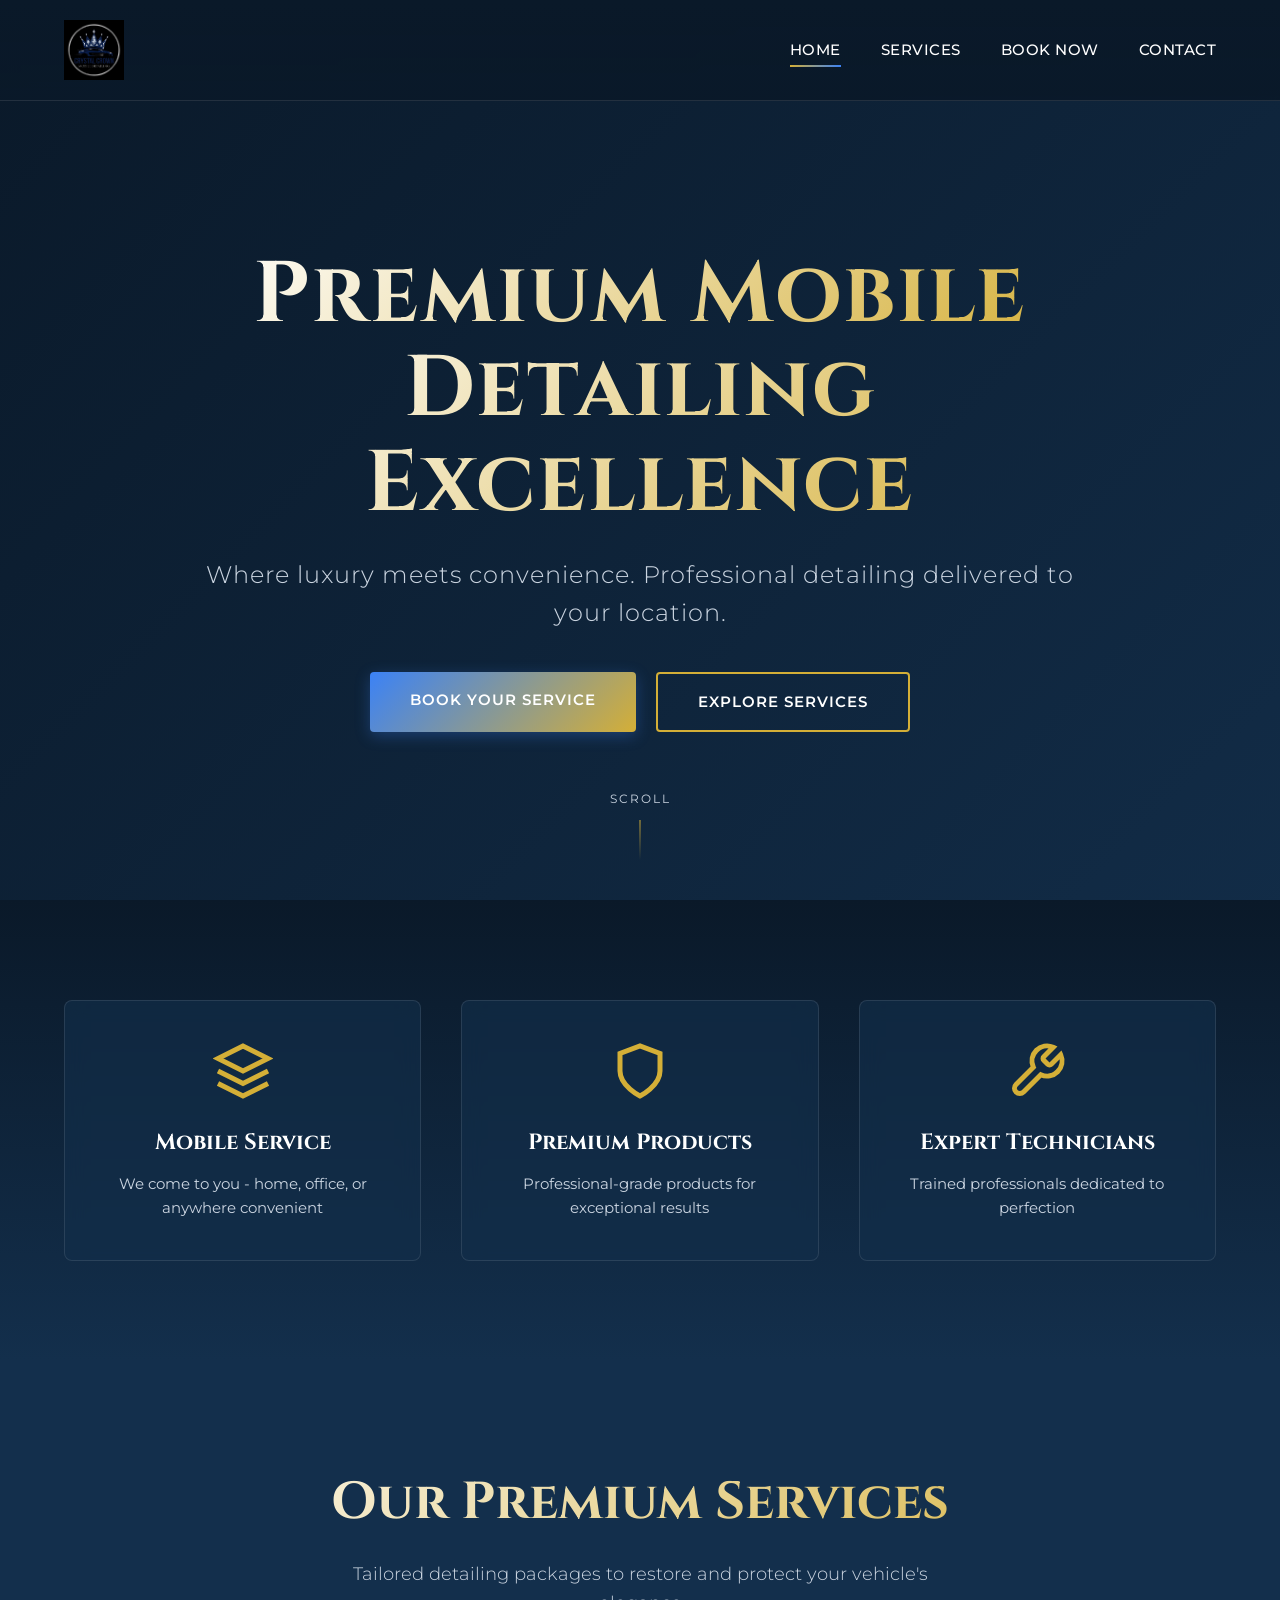
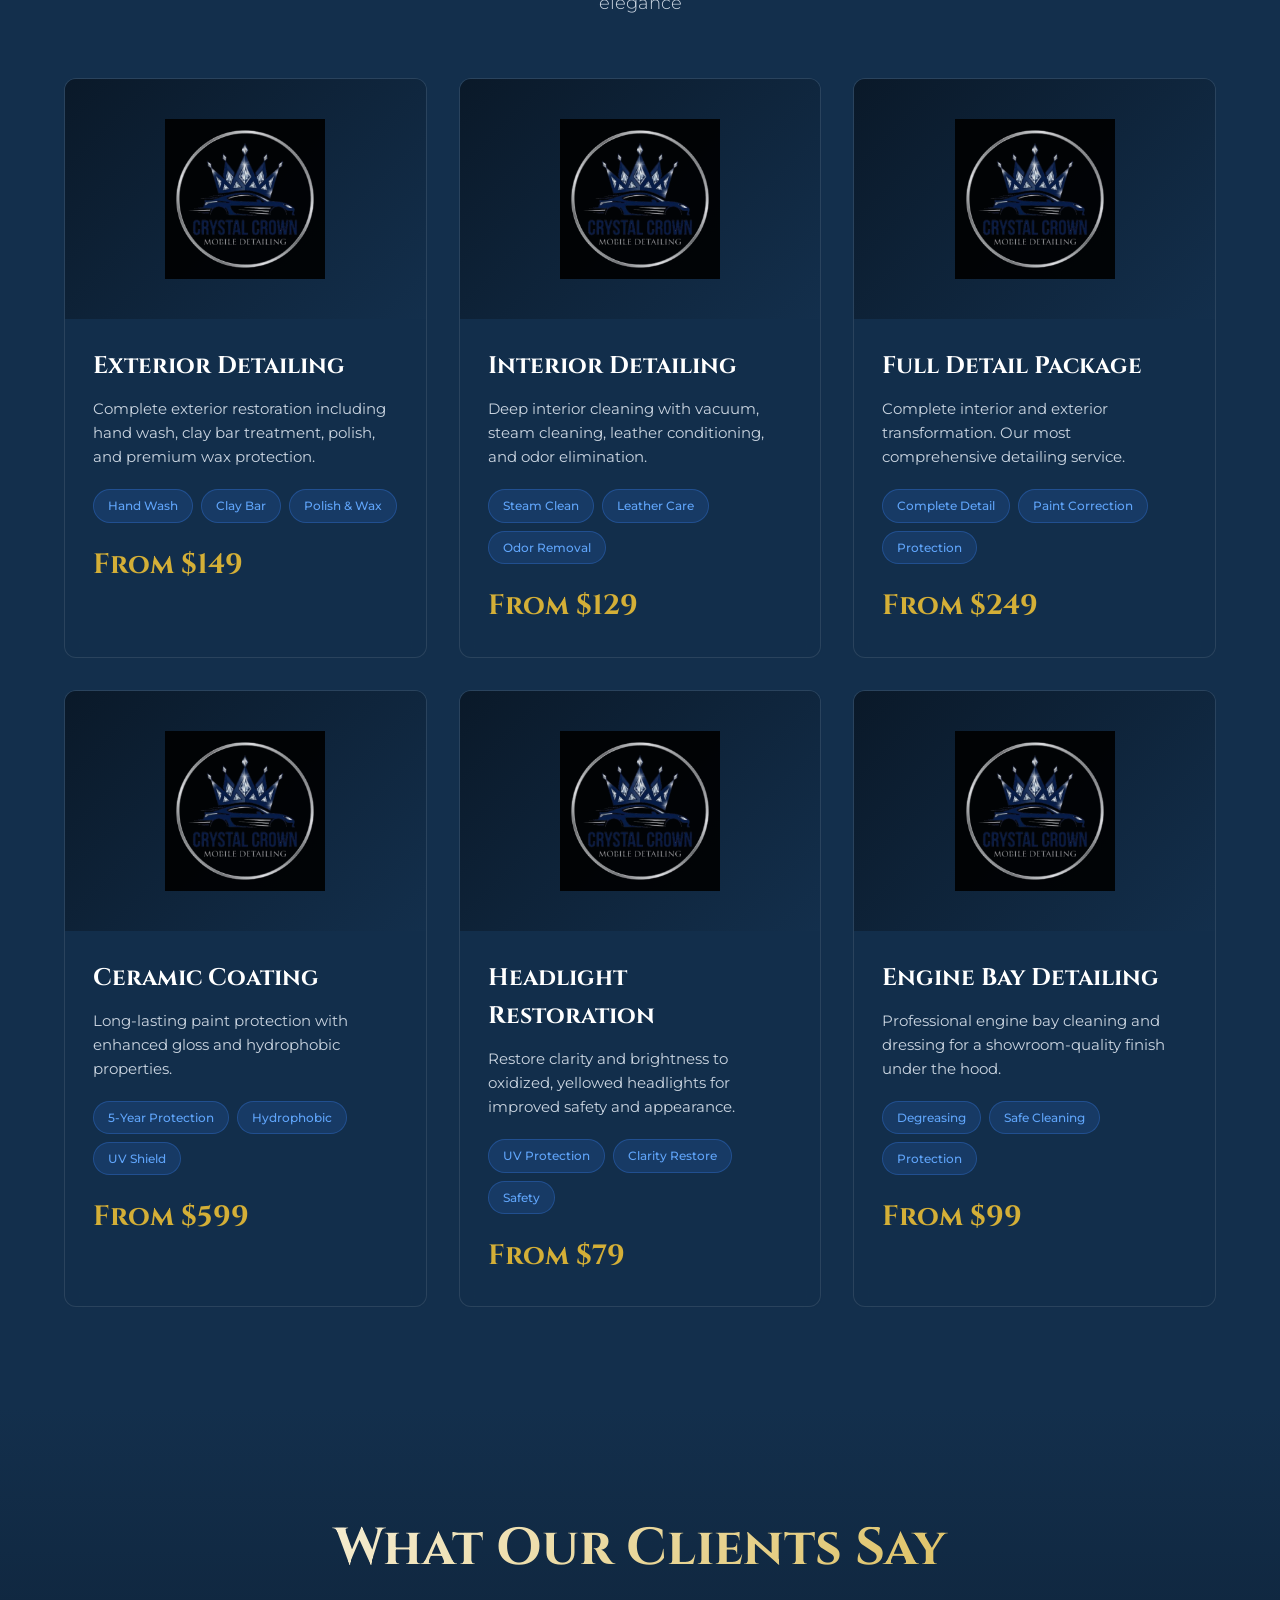
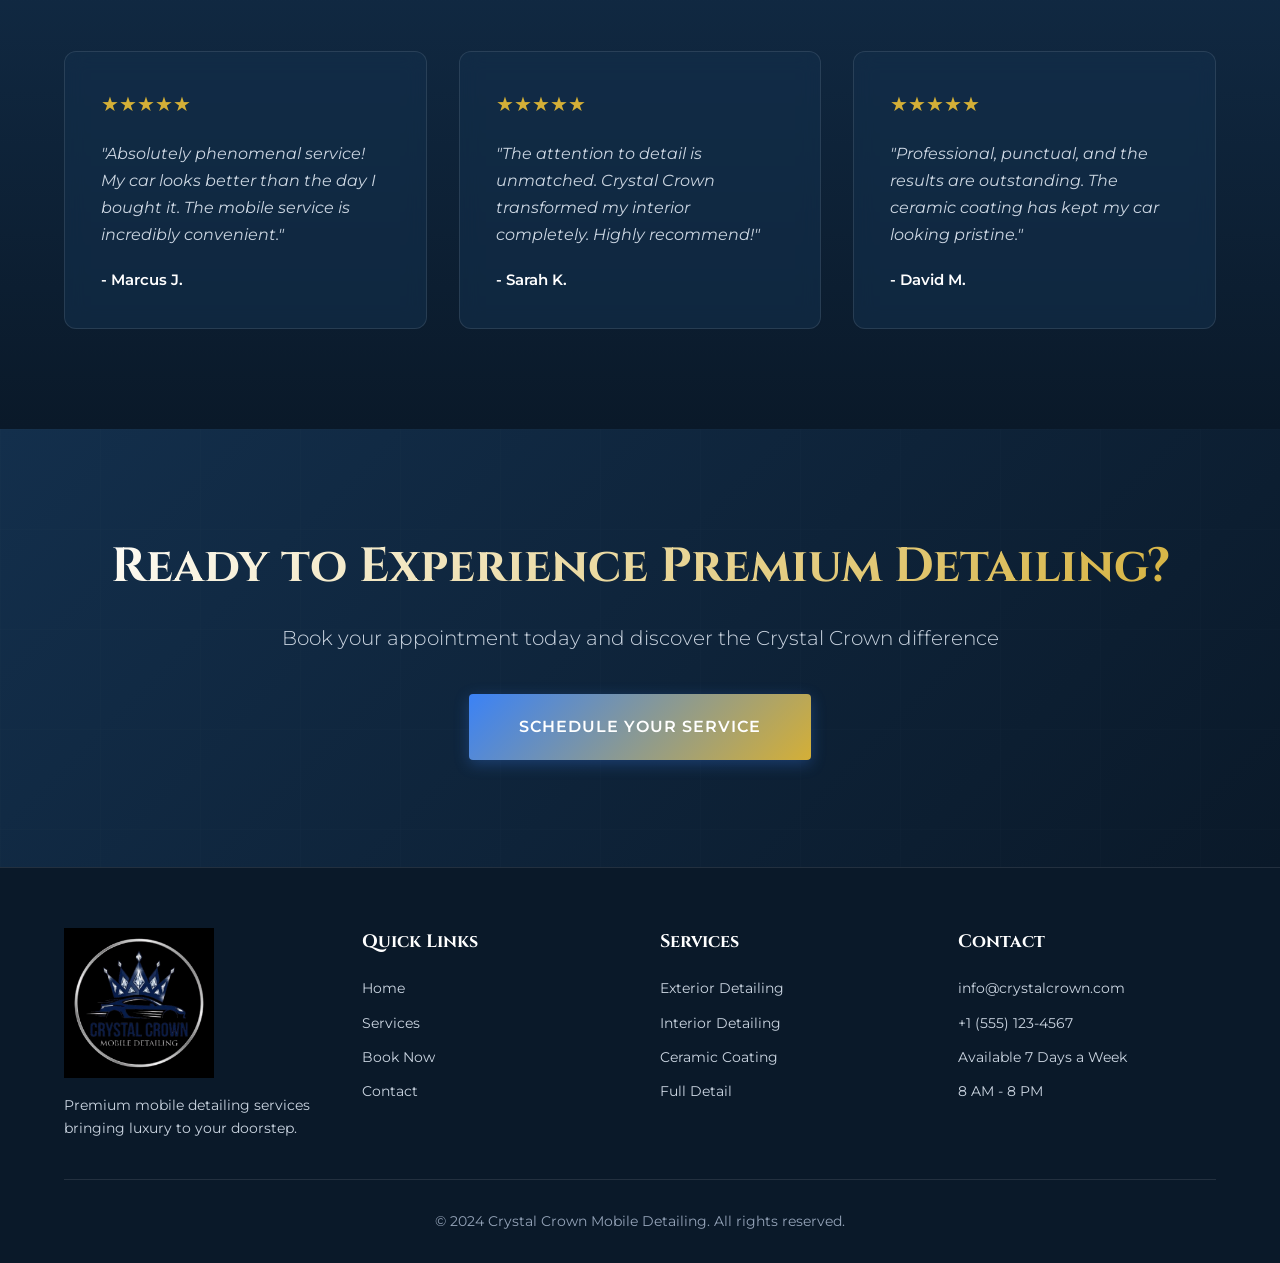
==== index.html @ 810d4a88 "160326-INITIAL COMMIT" ====
<!DOCTYPE html>
<html lang="en">
<head>
    <meta charset="UTF-8">
    <meta name="viewport" content="width=device-width, initial-scale=1.0">
    <title>Crystal Crown Mobile Detailing - Premium Car Detailing Services</title>
    <meta name="description" content="Professional mobile car detailing services. We bring luxury detailing to your doorstep.">
    <link rel="stylesheet" href="styles.css">
    <link rel="preconnect" href="https://fonts.googleapis.com">
    <link rel="preconnect" href="https://fonts.gstatic.com" crossorigin>
    <link href="https://fonts.googleapis.com/css2?family=Cinzel:wght@400;600;700&family=Montserrat:wght@300;400;500;600&display=swap" rel="stylesheet">
</head>
<body>
    <nav class="navbar">
        <div class="container">
            <div class="nav-wrapper">
                <a href="index.html" class="logo-link">
                    <img src="IMG_9351.png" alt="Crystal Crown Mobile Detailing" class="logo">
                </a>
                <button class="mobile-menu-toggle" aria-label="Toggle menu">
                    <span></span>
                    <span></span>
                    <span></span>
                </button>
                <ul class="nav-menu">
                    <li><a href="index.html" class="nav-link active">Home</a></li>
                    <li><a href="#services" class="nav-link">Services</a></li>
                    <li><a href="bookings.html" class="nav-link">Book Now</a></li>
                    <li><a href="contact.html" class="nav-link">Contact</a></li>
                </ul>
            </div>
        </div>
    </nav>

    <section class="hero">
        <div class="hero-video-container">
            <video autoplay muted loop playsinline class="hero-video">
                <source src="hero-video.mp4" type="video/mp4">
                Your browser does not support the video tag.
            </video>
            <div class="hero-overlay"></div>
        </div>
        <div class="container hero-content">
            <div class="hero-text">
                <h1 class="hero-title">
                    <span class="title-line">Premium Mobile</span>
                    <span class="title-line">Detailing Excellence</span>
                </h1>
                <p class="hero-subtitle">Where luxury meets convenience. Professional detailing delivered to your location.</p>
                <div class="hero-buttons">
                    <a href="bookings.html" class="btn btn-primary">Book Your Service</a>
                    <a href="#services" class="btn btn-secondary">Explore Services</a>
                </div>
            </div>
        </div>
        <div class="scroll-indicator">
            <span>Scroll</span>
            <div class="scroll-line"></div>
        </div>
    </section>

    <section class="features">
        <div class="container">
            <div class="features-grid">
                <div class="feature-card">
                    <div class="feature-icon">
                        <svg viewBox="0 0 24 24" fill="none" stroke="currentColor" stroke-width="2">
                            <path d="M12 2L2 7l10 5 10-5-10-5zM2 17l10 5 10-5M2 12l10 5 10-5"/>
                        </svg>
                    </div>
                    <h3>Mobile Service</h3>
                    <p>We come to you - home, office, or anywhere convenient</p>
                </div>
                <div class="feature-card">
                    <div class="feature-icon">
                        <svg viewBox="0 0 24 24" fill="none" stroke="currentColor" stroke-width="2">
                            <path d="M12 22s8-4 8-10V5l-8-3-8 3v7c0 6 8 10 8 10z"/>
                        </svg>
                    </div>
                    <h3>Premium Products</h3>
                    <p>Professional-grade products for exceptional results</p>
                </div>
                <div class="feature-card">
                    <div class="feature-icon">
                        <svg viewBox="0 0 24 24" fill="none" stroke="currentColor" stroke-width="2">
                            <path d="M14.7 6.3a1 1 0 0 0 0 1.4l1.6 1.6a1 1 0 0 0 1.4 0l3.77-3.77a6 6 0 0 1-7.94 7.94l-6.91 6.91a2.12 2.12 0 0 1-3-3l6.91-6.91a6 6 0 0 1 7.94-7.94l-3.76 3.76z"/>
                        </svg>
                    </div>
                    <h3>Expert Technicians</h3>
                    <p>Trained professionals dedicated to perfection</p>
                </div>
            </div>
        </div>
    </section>

    <section id="services" class="services">
        <div class="container">
            <div class="section-header">
                <h2 class="section-title">Our Premium Services</h2>
                <p class="section-subtitle">Tailored detailing packages to restore and protect your vehicle's elegance</p>
            </div>
            <div class="services-grid">
                <div class="service-card">
                    <div class="service-image">
                        <img src="IMG_9351.png" alt="Exterior Detailing" loading="lazy">
                        <div class="service-overlay">
                            <a href="bookings.html" class="service-btn">Book Now</a>
                        </div>
                    </div>
                    <div class="service-content">
                        <h3 class="service-title">Exterior Detailing</h3>
                        <p class="service-description">Complete exterior restoration including hand wash, clay bar treatment, polish, and premium wax protection.</p>
                        <div class="service-features">
                            <span class="feature-tag">Hand Wash</span>
                            <span class="feature-tag">Clay Bar</span>
                            <span class="feature-tag">Polish & Wax</span>
                        </div>
                        <div class="service-price">From $149</div>
                    </div>
                </div>
                <div class="service-card">
                    <div class="service-image">
                        <img src="IMG_9351.png" alt="Interior Detailing" loading="lazy">
                        <div class="service-overlay">
                            <a href="bookings.html" class="service-btn">Book Now</a>
                        </div>
                    </div>
                    <div class="service-content">
                        <h3 class="service-title">Interior Detailing</h3>
                        <p class="service-description">Deep interior cleaning with vacuum, steam cleaning, leather conditioning, and odor elimination.</p>
                        <div class="service-features">
                            <span class="feature-tag">Steam Clean</span>
                            <span class="feature-tag">Leather Care</span>
                            <span class="feature-tag">Odor Removal</span>
                        </div>
                        <div class="service-price">From $129</div>
                    </div>
                </div>
                <div class="service-card">
                    <div class="service-image">
                        <img src="IMG_9351.png" alt="Full Detail Package" loading="lazy">
                        <div class="service-overlay">
                            <a href="bookings.html" class="service-btn">Book Now</a>
                        </div>
                    </div>
                    <div class="service-content">
                        <h3 class="service-title">Full Detail Package</h3>
                        <p class="service-description">Complete interior and exterior transformation. Our most comprehensive detailing service.</p>
                        <div class="service-features">
                            <span class="feature-tag">Complete Detail</span>
                            <span class="feature-tag">Paint Correction</span>
                            <span class="feature-tag">Protection</span>
                        </div>
                        <div class="service-price">From $249</div>
                    </div>
                </div>
                <div class="service-card">
                    <div class="service-image">
                        <img src="IMG_9351.png" alt="Ceramic Coating" loading="lazy">
                        <div class="service-overlay">
                            <a href="bookings.html" class="service-btn">Book Now</a>
                        </div>
                    </div>
                    <div class="service-content">
                        <h3 class="service-title">Ceramic Coating</h3>
                        <p class="service-description">Long-lasting paint protection with enhanced gloss and hydrophobic properties.</p>
                        <div class="service-features">
                            <span class="feature-tag">5-Year Protection</span>
                            <span class="feature-tag">Hydrophobic</span>
                            <span class="feature-tag">UV Shield</span>
                        </div>
                        <div class="service-price">From $599</div>
                    </div>
                </div>
                <div class="service-card">
                    <div class="service-image">
                        <img src="IMG_9351.png" alt="Headlight Restoration" loading="lazy">
                        <div class="service-overlay">
                            <a href="bookings.html" class="service-btn">Book Now</a>
                        </div>
                    </div>
                    <div class="service-content">
                        <h3 class="service-title">Headlight Restoration</h3>
                        <p class="service-description">Restore clarity and brightness to oxidized, yellowed headlights for improved safety and appearance.</p>
                        <div class="service-features">
                            <span class="feature-tag">UV Protection</span>
                            <span class="feature-tag">Clarity Restore</span>
                            <span class="feature-tag">Safety</span>
                        </div>
                        <div class="service-price">From $79</div>
                    </div>
                </div>
                <div class="service-card">
                    <div class="service-image">
                        <img src="IMG_9351.png" alt="Engine Bay Detailing" loading="lazy">
                        <div class="service-overlay">
                            <a href="bookings.html" class="service-btn">Book Now</a>
                        </div>
                    </div>
                    <div class="service-content">
                        <h3 class="service-title">Engine Bay Detailing</h3>
                        <p class="service-description">Professional engine bay cleaning and dressing for a showroom-quality finish under the hood.</p>
                        <div class="service-features">
                            <span class="feature-tag">Degreasing</span>
                            <span class="feature-tag">Safe Cleaning</span>
                            <span class="feature-tag">Protection</span>
                        </div>
                        <div class="service-price">From $99</div>
                    </div>
                </div>
            </div>
        </div>
    </section>

    <section class="testimonials">
        <div class="container">
            <div class="section-header">
                <h2 class="section-title">What Our Clients Say</h2>
            </div>
            <div class="testimonials-grid">
                <div class="testimonial-card">
                    <div class="stars">★★★★★</div>
                    <p class="testimonial-text">"Absolutely phenomenal service! My car looks better than the day I bought it. The mobile service is incredibly convenient."</p>
                    <div class="testimonial-author">- Marcus J.</div>
                </div>
                <div class="testimonial-card">
                    <div class="stars">★★★★★</div>
                    <p class="testimonial-text">"The attention to detail is unmatched. Crystal Crown transformed my interior completely. Highly recommend!"</p>
                    <div class="testimonial-author">- Sarah K.</div>
                </div>
                <div class="testimonial-card">
                    <div class="stars">★★★★★</div>
                    <p class="testimonial-text">"Professional, punctual, and the results are outstanding. The ceramic coating has kept my car looking pristine."</p>
                    <div class="testimonial-author">- David M.</div>
                </div>
            </div>
        </div>
    </section>

    <section class="cta">
        <div class="container">
            <div class="cta-content">
                <h2 class="cta-title">Ready to Experience Premium Detailing?</h2>
                <p class="cta-subtitle">Book your appointment today and discover the Crystal Crown difference</p>
                <a href="bookings.html" class="btn btn-primary btn-large">Schedule Your Service</a>
            </div>
        </div>
    </section>

    <footer class="footer">
        <div class="container">
            <div class="footer-grid">
                <div class="footer-col">
                    <img src="IMG_9351.png" alt="Crystal Crown" class="footer-logo">
                    <p class="footer-text">Premium mobile detailing services bringing luxury to your doorstep.</p>
                </div>
                <div class="footer-col">
                    <h4 class="footer-title">Quick Links</h4>
                    <ul class="footer-links">
                        <li><a href="index.html">Home</a></li>
                        <li><a href="#services">Services</a></li>
                        <li><a href="bookings.html">Book Now</a></li>
                        <li><a href="contact.html">Contact</a></li>
                    </ul>
                </div>
                <div class="footer-col">
                    <h4 class="footer-title">Services</h4>
                    <ul class="footer-links">
                        <li><a href="bookings.html">Exterior Detailing</a></li>
                        <li><a href="bookings.html">Interior Detailing</a></li>
                        <li><a href="bookings.html">Ceramic Coating</a></li>
                        <li><a href="bookings.html">Full Detail</a></li>
                    </ul>
                </div>
                <div class="footer-col">
                    <h4 class="footer-title">Contact</h4>
                    <ul class="footer-links">
                        <li>info@crystalcrown.com</li>
                        <li>+1 (555) 123-4567</li>
                        <li>Available 7 Days a Week</li>
                        <li>8 AM - 8 PM</li>
                    </ul>
                </div>
            </div>
            <div class="footer-bottom">
                <p>&copy; 2024 Crystal Crown Mobile Detailing. All rights reserved.</p>
            </div>
        </div>
    </footer>

    <script src="script.js"></script>
</body>
</html>
---- styles.css ----
/* ========================================
   CSS Variables & Reset
   ======================================== */

:root {
    --primary-navy: #0a1929;
    --secondary-navy: #132f4c;
    --accent-blue: #3b82f6;
    --accent-gold: #d4af37;
    --light-blue: #60a5fa;
    --text-white: #ffffff;
    --text-gray: #cbd5e1;
    --text-muted: #94a3b8;
    --border-color: rgba(255, 255, 255, 0.1);
    --card-bg: rgba(19, 47, 76, 0.6);
    --overlay-dark: rgba(10, 25, 41, 0.85);
    
    --font-display: 'Cinzel', serif;
    --font-body: 'Montserrat', sans-serif;
    
    --transition-smooth: all 0.4s cubic-bezier(0.4, 0, 0.2, 1);
    --transition-fast: all 0.2s ease;
}

* {
    margin: 0;
    padding: 0;
    box-sizing: border-box;
}

html {
    scroll-behavior: smooth;
}

body {
    font-family: var(--font-body);
    background-color: var(--primary-navy);
    color: var(--text-white);
    line-height: 1.6;
    overflow-x: hidden;
}

img {
    max-width: 100%;
    height: auto;
    display: block;
}

a {
    text-decoration: none;
    color: inherit;
    transition: var(--transition-fast);
}

button {
    cursor: pointer;
    border: none;
    background: none;
    font-family: inherit;
}

ul {
    list-style: none;
}

/* ========================================
   Layout Utilities
   ======================================== */

.container {
    max-width: 1200px;
    margin: 0 auto;
    padding: 0 24px;
}

/* ========================================
   Navigation
   ======================================== */

.navbar {
    position: fixed;
    top: 0;
    left: 0;
    width: 100%;
    background: linear-gradient(180deg, var(--primary-navy) 0%, rgba(10, 25, 41, 0.95) 100%);
    backdrop-filter: blur(10px);
    z-index: 1000;
    padding: 20px 0;
    border-bottom: 1px solid var(--border-color);
    transition: var(--transition-smooth);
}

.navbar.scrolled {
    padding: 12px 0;
    box-shadow: 0 4px 20px rgba(0, 0, 0, 0.3);
}

.nav-wrapper {
    display: flex;
    align-items: center;
    justify-content: space-between;
}

.logo {
    height: 60px;
    width: auto;
    transition: var(--transition-smooth);
}

.navbar.scrolled .logo {
    height: 50px;
}

.nav-menu {
    display: flex;
    gap: 40px;
    align-items: center;
}

.nav-link {
    font-weight: 500;
    font-size: 15px;
    letter-spacing: 0.5px;
    text-transform: uppercase;
    position: relative;
    padding: 8px 0;
}

.nav-link::after {
    content: '';
    position: absolute;
    bottom: 0;
    left: 0;
    width: 0;
    height: 2px;
    background: linear-gradient(90deg, var(--accent-gold), var(--accent-blue));
    transition: var(--transition-smooth);
}

.nav-link:hover::after,
.nav-link.active::after {
    width: 100%;
}

.mobile-menu-toggle {
    display: none;
    flex-direction: column;
    gap: 6px;
    padding: 8px;
}

.mobile-menu-toggle span {
    display: block;
    width: 28px;
    height: 3px;
    background: var(--text-white);
    border-radius: 2px;
    transition: var(--transition-smooth);
}

/* ========================================
   Hero Section
   ======================================== */

.hero {
    position: relative;
    height: 100vh;
    display: flex;
    align-items: center;
    justify-content: center;
    overflow: hidden;
}

.hero-video-container {
    position: absolute;
    top: 0;
    left: 0;
    width: 100%;
    height: 100%;
    z-index: 1;
}

.hero-video {
    width: 100%;
    height: 100%;
    object-fit: cover;
}

.hero-overlay {
    position: absolute;
    top: 0;
    left: 0;
    width: 100%;
    height: 100%;
    background: linear-gradient(135deg, rgba(10, 25, 41, 0.9) 0%, rgba(19, 47, 76, 0.85) 100%);
}

.hero-content {
    position: relative;
    z-index: 2;
    text-align: center;
    padding-top: 80px;
}

.hero-text {
    max-width: 900px;
    margin: 0 auto;
    animation: fadeInUp 1s ease-out;
}

.hero-title {
    font-family: var(--font-display);
    font-size: clamp(48px, 7vw, 86px);
    font-weight: 700;
    line-height: 1.1;
    margin-bottom: 24px;
    letter-spacing: 2px;
}

.title-line {
    display: block;
    background: linear-gradient(135deg, var(--text-white) 0%, var(--accent-gold) 100%);
    -webkit-background-clip: text;
    -webkit-text-fill-color: transparent;
    background-clip: text;
    animation: fadeInUp 1s ease-out backwards;
}

.title-line:nth-child(2) {
    animation-delay: 0.2s;
}

.hero-subtitle {
    font-size: clamp(18px, 2vw, 24px);
    color: var(--text-gray);
    margin-bottom: 40px;
    font-weight: 300;
    letter-spacing: 1px;
    animation: fadeInUp 1s ease-out 0.4s backwards;
}

.hero-buttons {
    display: flex;
    gap: 20px;
    justify-content: center;
    flex-wrap: wrap;
    animation: fadeInUp 1s ease-out 0.6s backwards;
}

.scroll-indicator {
    position: absolute;
    bottom: 40px;
    left: 50%;
    transform: translateX(-50%);
    display: flex;
    flex-direction: column;
    align-items: center;
    gap: 12px;
    color: var(--text-gray);
    font-size: 12px;
    letter-spacing: 2px;
    text-transform: uppercase;
    z-index: 2;
    animation: bounce 2s infinite;
}

.scroll-line {
    width: 1px;
    height: 40px;
    background: linear-gradient(180deg, var(--accent-gold) 0%, transparent 100%);
}

/* ========================================
   Buttons
   ======================================== */

.btn {
    display: inline-block;
    padding: 16px 40px;
    font-weight: 600;
    font-size: 15px;
    letter-spacing: 1px;
    text-transform: uppercase;
    border-radius: 4px;
    transition: var(--transition-smooth);
    position: relative;
    overflow: hidden;
}

.btn::before {
    content: '';
    position: absolute;
    top: 50%;
    left: 50%;
    width: 0;
    height: 0;
    border-radius: 50%;
    background: rgba(255, 255, 255, 0.2);
    transform: translate(-50%, -50%);
    transition: width 0.6s, height 0.6s;
}

.btn:hover::before {
    width: 300px;
    height: 300px;
}

.btn-primary {
    background: linear-gradient(135deg, var(--accent-blue), var(--accent-gold));
    color: var(--text-white);
    box-shadow: 0 4px 15px rgba(59, 130, 246, 0.3);
}

.btn-primary:hover {
    transform: translateY(-2px);
    box-shadow: 0 6px 25px rgba(59, 130, 246, 0.4);
}

.btn-secondary {
    background: transparent;
    color: var(--text-white);
    border: 2px solid var(--accent-gold);
}

.btn-secondary:hover {
    background: var(--accent-gold);
    transform: translateY(-2px);
}

.btn-large {
    padding: 20px 50px;
    font-size: 16px;
}

/* ========================================
   Features Section
   ======================================== */

.features {
    padding: 100px 0;
    background: linear-gradient(180deg, var(--primary-navy) 0%, var(--secondary-navy) 100%);
}

.features-grid {
    display: grid;
    grid-template-columns: repeat(auto-fit, minmax(280px, 1fr));
    gap: 40px;
}

.feature-card {
    text-align: center;
    padding: 40px 30px;
    background: var(--card-bg);
    border: 1px solid var(--border-color);
    border-radius: 8px;
    backdrop-filter: blur(10px);
    transition: var(--transition-smooth);
}

.feature-card:hover {
    transform: translateY(-8px);
    border-color: var(--accent-gold);
    box-shadow: 0 10px 40px rgba(212, 175, 55, 0.2);
}

.feature-icon {
    width: 60px;
    height: 60px;
    margin: 0 auto 24px;
    color: var(--accent-gold);
}

.feature-card h3 {
    font-family: var(--font-display);
    font-size: 22px;
    margin-bottom: 12px;
    color: var(--text-white);
}

.feature-card p {
    color: var(--text-gray);
    font-size: 15px;
    line-height: 1.6;
}

/* ========================================
   Section Headers
   ======================================== */

.section-header {
    text-align: center;
    margin-bottom: 60px;
}

.section-title {
    font-family: var(--font-display);
    font-size: clamp(36px, 5vw, 52px);
    font-weight: 700;
    margin-bottom: 16px;
    background: linear-gradient(135deg, var(--text-white) 0%, var(--accent-gold) 100%);
    -webkit-background-clip: text;
    -webkit-text-fill-color: transparent;
    background-clip: text;
}

.section-subtitle {
    font-size: 18px;
    color: var(--text-gray);
    max-width: 600px;
    margin: 0 auto;
    font-weight: 300;
}

/* ========================================
   Services Section
   ======================================== */

.services {
    padding: 100px 0;
    background: var(--secondary-navy);
}

.services-grid {
    display: grid;
    grid-template-columns: repeat(auto-fill, minmax(340px, 1fr));
    gap: 32px;
}

.service-card {
    background: var(--card-bg);
    border: 1px solid var(--border-color);
    border-radius: 12px;
    overflow: hidden;
    backdrop-filter: blur(10px);
    transition: var(--transition-smooth);
}

.service-card:hover {
    transform: translateY(-8px);
    border-color: var(--accent-gold);
    box-shadow: 0 12px 40px rgba(0, 0, 0, 0.4);
}

.service-image {
    position: relative;
    height: 240px;
    overflow: hidden;
    background: linear-gradient(135deg, var(--primary-navy), var(--secondary-navy));
    display: flex;
    align-items: center;
    justify-content: center;
}

.service-image img {
    width: 100%;
    height: 100%;
    object-fit: contain;
    padding: 40px;
    opacity: 0.9;
    transition: var(--transition-smooth);
}

.service-card:hover .service-image img {
    transform: scale(1.1);
    opacity: 1;
}

.service-overlay {
    position: absolute;
    top: 0;
    left: 0;
    width: 100%;
    height: 100%;
    background: var(--overlay-dark);
    display: flex;
    align-items: center;
    justify-content: center;
    opacity: 0;
    transition: var(--transition-smooth);
}

.service-card:hover .service-overlay {
    opacity: 1;
}

.service-btn {
    padding: 12px 32px;
    background: linear-gradient(135deg, var(--accent-blue), var(--accent-gold));
    color: var(--text-white);
    font-weight: 600;
    letter-spacing: 1px;
    text-transform: uppercase;
    border-radius: 4px;
    font-size: 14px;
    transition: var(--transition-smooth);
}

.service-btn:hover {
    transform: scale(1.05);
}

.service-content {
    padding: 28px;
}

.service-title {
    font-family: var(--font-display);
    font-size: 24px;
    margin-bottom: 12px;
    color: var(--text-white);
}

.service-description {
    color: var(--text-gray);
    font-size: 15px;
    line-height: 1.6;
    margin-bottom: 20px;
}

.service-features {
    display: flex;
    flex-wrap: wrap;
    gap: 8px;
    margin-bottom: 20px;
}

.feature-tag {
    padding: 6px 14px;
    background: rgba(59, 130, 246, 0.15);
    color: var(--light-blue);
    font-size: 12px;
    border-radius: 20px;
    border: 1px solid rgba(59, 130, 246, 0.3);
    font-weight: 500;
}

.service-price {
    font-size: 28px;
    font-weight: 700;
    color: var(--accent-gold);
    font-family: var(--font-display);
}

/* ========================================
   Testimonials Section
   ======================================== */

.testimonials {
    padding: 100px 0;
    background: linear-gradient(180deg, var(--secondary-navy) 0%, var(--primary-navy) 100%);
}

.testimonials-grid {
    display: grid;
    grid-template-columns: repeat(auto-fit, minmax(300px, 1fr));
    gap: 32px;
}

.testimonial-card {
    padding: 36px;
    background: var(--card-bg);
    border: 1px solid var(--border-color);
    border-radius: 12px;
    backdrop-filter: blur(10px);
    transition: var(--transition-smooth);
}

.testimonial-card:hover {
    transform: translateY(-8px);
    border-color: var(--accent-blue);
}

.stars {
    font-size: 20px;
    color: var(--accent-gold);
    margin-bottom: 20px;
}

.testimonial-text {
    color: var(--text-gray);
    font-size: 16px;
    line-height: 1.7;
    margin-bottom: 20px;
    font-style: italic;
}

.testimonial-author {
    color: var(--text-white);
    font-weight: 600;
    font-size: 15px;
}

/* ========================================
   CTA Section
   ======================================== */

.cta {
    padding: 100px 0;
    background: linear-gradient(135deg, var(--secondary-navy) 0%, var(--primary-navy) 100%);
    position: relative;
}

.cta::before {
    content: '';
    position: absolute;
    top: 0;
    left: 0;
    width: 100%;
    height: 100%;
    background: url('data:image/svg+xml,<svg width="100" height="100" xmlns="http://www.w3.org/2000/svg"><defs><pattern id="grid" width="100" height="100" patternUnits="userSpaceOnUse"><path d="M 100 0 L 0 0 0 100" fill="none" stroke="rgba(255,255,255,0.03)" stroke-width="1"/></pattern></defs><rect width="100%" height="100%" fill="url(%23grid)"/></svg>');
    opacity: 0.5;
}

.cta-content {
    text-align: center;
    position: relative;
    z-index: 1;
}

.cta-title {
    font-family: var(--font-display);
    font-size: clamp(32px, 5vw, 48px);
    margin-bottom: 16px;
    background: linear-gradient(135deg, var(--text-white) 0%, var(--accent-gold) 100%);
    -webkit-background-clip: text;
    -webkit-text-fill-color: transparent;
    background-clip: text;
}

.cta-subtitle {
    font-size: 20px;
    color: var(--text-gray);
    margin-bottom: 40px;
    font-weight: 300;
}

.cta-buttons {
    display: flex;
    gap: 20px;
    justify-content: center;
    flex-wrap: wrap;
}

/* ========================================
   Footer
   ======================================== */

.footer {
    background: var(--primary-navy);
    padding: 60px 0 30px;
    border-top: 1px solid var(--border-color);
}

.footer-grid {
    display: grid;
    grid-template-columns: repeat(auto-fit, minmax(250px, 1fr));
    gap: 40px;
    margin-bottom: 40px;
}

.footer-logo {
    width: 150px;
    margin-bottom: 16px;
}

.footer-text {
    color: var(--text-gray);
    font-size: 14px;
    line-height: 1.6;
}

.footer-title {
    font-family: var(--font-display);
    font-size: 18px;
    margin-bottom: 20px;
    color: var(--text-white);
}

.footer-links {
    display: flex;
    flex-direction: column;
    gap: 12px;
}

.footer-links a,
.footer-links li {
    color: var(--text-gray);
    font-size: 14px;
    transition: var(--transition-fast);
}

.footer-links a:hover {
    color: var(--accent-gold);
    padding-left: 5px;
}

.footer-bottom {
    text-align: center;
    padding-top: 30px;
    border-top: 1px solid var(--border-color);
    color: var(--text-muted);
    font-size: 14px;
}

/* ========================================
   Page Header
   ======================================== */

.page-header {
    padding: 140px 0 80px;
    background: linear-gradient(135deg, var(--secondary-navy) 0%, var(--primary-navy) 100%);
    text-align: center;
    position: relative;
}

.page-header::before {
    content: '';
    position: absolute;
    top: 0;
    left: 0;
    width: 100%;
    height: 100%;
    background: url('data:image/svg+xml,<svg width="100" height="100" xmlns="http://www.w3.org/2000/svg"><defs><pattern id="grid" width="100" height="100" patternUnits="userSpaceOnUse"><path d="M 100 0 L 0 0 0 100" fill="none" stroke="rgba(255,255,255,0.03)" stroke-width="1"/></pattern></defs><rect width="100%" height="100%" fill="url(%23grid)"/></svg>');
    opacity: 0.5;
}

.page-title {
    font-family: var(--font-display);
    font-size: clamp(40px, 6vw, 60px);
    margin-bottom: 16px;
    background: linear-gradient(135deg, var(--text-white) 0%, var(--accent-gold) 100%);
    -webkit-background-clip: text;
    -webkit-text-fill-color: transparent;
    background-clip: text;
    position: relative;
    z-index: 1;
}

.page-subtitle {
    font-size: 20px;
    color: var(--text-gray);
    font-weight: 300;
    position: relative;
    z-index: 1;
}

/* ========================================
   Booking Section
   ======================================== */

.booking-section {
    padding: 80px 0;
    background: var(--primary-navy);
}

.booking-layout {
    display: grid;
    grid-template-columns: 1fr 380px;
    gap: 40px;
    align-items: start;
}

.form-card {
    background: var(--card-bg);
    border: 1px solid var(--border-color);
    border-radius: 12px;
    padding: 40px;
    backdrop-filter: blur(10px);
}

.form-title {
    font-family: var(--font-display);
    font-size: 28px;
    margin-bottom: 32px;
    color: var(--text-white);
}

.progress-bar {
    display: flex;
    align-items: center;
    justify-content: space-between;
    margin-bottom: 48px;
    padding-bottom: 24px;
    border-bottom: 1px solid var(--border-color);
}

.progress-step {
    display: flex;
    flex-direction: column;
    align-items: center;
    gap: 8px;
    font-size: 12px;
    color: var(--text-muted);
    transition: var(--transition-smooth);
}

.progress-step.active {
    color: var(--accent-gold);
}

.step-number {
    width: 40px;
    height: 40px;
    border-radius: 50%;
    border: 2px solid var(--border-color);
    display: flex;
    align-items: center;
    justify-content: center;
    font-weight: 600;
    font-size: 16px;
    transition: var(--transition-smooth);
}

.progress-step.active .step-number {
    background: linear-gradient(135deg, var(--accent-blue), var(--accent-gold));
    border-color: transparent;
    color: var(--text-white);
}

.progress-line {
    flex: 1;
    height: 2px;
    background: var(--border-color);
}

.form-step {
    display: none;
}

.form-step.active {
    display: block;
    animation: fadeIn 0.4s ease;
}

.step-title {
    font-family: var(--font-display);
    font-size: 22px;
    margin-bottom: 28px;
    color: var(--text-white);
}

.service-options {
    display: grid;
    grid-template-columns: repeat(auto-fill, minmax(280px, 1fr));
    gap: 16px;
    margin-bottom: 32px;
}

.service-option {
    cursor: pointer;
}

.service-option input[type="radio"] {
    display: none;
}

.option-card {
    padding: 24px;
    background: rgba(19, 47, 76, 0.4);
    border: 2px solid var(--border-color);
    border-radius: 8px;
    transition: var(--transition-smooth);
    height: 100%;
}

.service-option input[type="radio"]:checked + .option-card {
    border-color: var(--accent-gold);
    background: rgba(212, 175, 55, 0.1);
}

.option-card:hover {
    border-color: var(--accent-blue);
    transform: translateY(-4px);
}

.option-card h4 {
    font-size: 18px;
    margin-bottom: 8px;
    color: var(--text-white);
}

.option-card p {
    font-size: 14px;
    color: var(--text-gray);
    margin-bottom: 16px;
    line-height: 1.5;
}

.option-price {
    font-size: 22px;
    font-weight: 700;
    color: var(--accent-gold);
    font-family: var(--font-display);
}

.form-grid {
    display: grid;
    grid-template-columns: repeat(2, 1fr);
    gap: 20px;
    margin-bottom: 20px;
}

.form-group {
    margin-bottom: 24px;
}

.form-group label {
    display: block;
    margin-bottom: 8px;
    font-size: 14px;
    font-weight: 600;
    color: var(--text-white);
    letter-spacing: 0.5px;
}

.form-group input,
.form-group select,
.form-group textarea {
    width: 100%;
    padding: 14px 16px;
    background: rgba(19, 47, 76, 0.4);
    border: 1px solid var(--border-color);
    border-radius: 6px;
    color: var(--text-white);
    font-size: 15px;
    font-family: var(--font-body);
    transition: var(--transition-fast);
}

.form-group input:focus,
.form-group select:focus,
.form-group textarea:focus {
    outline: none;
    border-color: var(--accent-blue);
    background: rgba(19, 47, 76, 0.6);
}

.form-group input::placeholder,
.form-group textarea::placeholder {
    color: var(--text-muted);
}

.form-buttons {
    display: flex;
    gap: 16px;
    justify-content: flex-end;
    margin-top: 32px;
}

.btn-next,
.btn-prev,
.btn-submit {
    min-width: 140px;
}

.checkbox-group label {
    display: flex;
    align-items: center;
    gap: 12px;
    cursor: pointer;
}

.checkbox-group input[type="checkbox"] {
    width: auto;
    cursor: pointer;
}

/* ========================================
   Booking Summary
   ======================================== */

.booking-summary {
    display: flex;
    flex-direction: column;
    gap: 24px;
}

.summary-card {
    background: var(--card-bg);
    border: 1px solid var(--border-color);
    border-radius: 12px;
    padding: 32px;
    backdrop-filter: blur(10px);
    position: sticky;
    top: 100px;
}

.summary-title {
    font-family: var(--font-display);
    font-size: 22px;
    margin-bottom: 24px;
    color: var(--text-white);
    padding-bottom: 16px;
    border-bottom: 1px solid var(--border-color);
}

.summary-content {
    display: flex;
    flex-direction: column;
    gap: 16px;
    margin-bottom: 24px;
}

.summary-item {
    display: flex;
    justify-content: space-between;
    gap: 16px;
}

.summary-label {
    color: var(--text-muted);
    font-size: 14px;
}

.summary-value {
    color: var(--text-white);
    font-size: 14px;
    font-weight: 500;
    text-align: right;
}

.summary-footer {
    padding-top: 24px;
    border-top: 1px solid var(--border-color);
}

.summary-total {
    display: flex;
    justify-content: space-between;
    align-items: center;
    margin-bottom: 12px;
}

.summary-total span:first-child {
    font-size: 16px;
    font-weight: 600;
    color: var(--text-white);
}

.total-price {
    font-size: 32px;
    font-weight: 700;
    color: var(--accent-gold);
    font-family: var(--font-display);
}

.summary-note {
    font-size: 12px;
    color: var(--text-muted);
    line-height: 1.4;
}

.info-card {
    background: rgba(59, 130, 246, 0.1);
    border: 1px solid rgba(59, 130, 246, 0.3);
    border-radius: 12px;
    padding: 24px;
    backdrop-filter: blur(10px);
}

.info-card h4 {
    font-size: 16px;
    margin-bottom: 16px;
    color: var(--light-blue);
}

.info-list {
    display: flex;
    flex-direction: column;
    gap: 10px;
}

.info-list li {
    color: var(--text-gray);
    font-size: 14px;
    padding-left: 20px;
    position: relative;
}

.info-list li::before {
    content: '✓';
    position: absolute;
    left: 0;
    color: var(--accent-gold);
    font-weight: bold;
}

/* ========================================
   Contact Section
   ======================================== */

.contact-section {
    padding: 80px 0;
    background: var(--primary-navy);
}

.contact-layout {
    display: grid;
    grid-template-columns: 400px 1fr;
    gap: 60px;
    align-items: start;
}

.contact-info {
    display: flex;
    flex-direction: column;
    gap: 24px;
}

.contact-card {
    background: var(--card-bg);
    border: 1px solid var(--border-color);
    border-radius: 12px;
    padding: 28px;
    backdrop-filter: blur(10px);
    transition: var(--transition-smooth);
}

.contact-card:hover {
    border-color: var(--accent-blue);
    transform: translateY(-4px);
}

.contact-icon {
    width: 48px;
    height: 48px;
    margin-bottom: 16px;
    color: var(--accent-gold);
}

.contact-card h3 {
    font-family: var(--font-display);
    font-size: 20px;
    margin-bottom: 12px;
    color: var(--text-white);
}

.contact-card p {
    color: var(--text-gray);
    font-size: 15px;
    line-height: 1.6;
}

.contact-card a {
    color: var(--light-blue);
    transition: var(--transition-fast);
}

.contact-card a:hover {
    color: var(--accent-gold);
}

.contact-hours {
    margin-top: 8px;
    font-size: 14px;
}

.contact-note {
    margin-top: 4px;
    font-size: 13px;
    font-style: italic;
}

.form-description {
    color: var(--text-gray);
    margin-bottom: 32px;
    font-size: 15px;
    line-height: 1.6;
}

.form-success {
    display: none;
    text-align: center;
    padding: 60px 40px;
}

.form-success.active {
    display: block;
}

.success-icon {
    width: 80px;
    height: 80px;
    margin: 0 auto 24px;
    color: #10b981;
}

.form-success h3 {
    font-family: var(--font-display);
    font-size: 28px;
    margin-bottom: 12px;
    color: var(--text-white);
}

.form-success p {
    color: var(--text-gray);
    margin-bottom: 32px;
    font-size: 16px;
}

/* ========================================
   FAQ Section
   ======================================== */

.faq-section {
    padding: 80px 0;
    background: var(--secondary-navy);
}

.faq-grid {
    display: grid;
    gap: 16px;
    max-width: 900px;
    margin: 0 auto;
}

.faq-item {
    background: var(--card-bg);
    border: 1px solid var(--border-color);
    border-radius: 8px;
    overflow: hidden;
    backdrop-filter: blur(10px);
}

.faq-question {
    width: 100%;
    padding: 24px;
    display: flex;
    justify-content: space-between;
    align-items: center;
    gap: 20px;
    text-align: left;
    color: var(--text-white);
    font-size: 16px;
    font-weight: 600;
    cursor: pointer;
    transition: var(--transition-fast);
}

.faq-question:hover {
    color: var(--accent-gold);
}

.faq-icon {
    width: 24px;
    height: 24px;
    flex-shrink: 0;
    transition: var(--transition-smooth);
}

.faq-item.active .faq-icon {
    transform: rotate(180deg);
}

.faq-answer {
    max-height: 0;
    overflow: hidden;
    transition: max-height 0.4s ease;
}

.faq-item.active .faq-answer {
    max-height: 300px;
}

.faq-answer p {
    padding: 0 24px 24px;
    color: var(--text-gray);
    font-size: 15px;
    line-height: 1.7;
}

/* ========================================
   Animations
   ======================================== */

@keyframes fadeInUp {
    from {
        opacity: 0;
        transform: translateY(30px);
    }
    to {
        opacity: 1;
        transform: translateY(0);
    }
}

@keyframes fadeIn {
    from {
        opacity: 0;
    }
    to {
        opacity: 1;
    }
}

@keyframes bounce {
    0%, 100% {
        transform: translateX(-50%) translateY(0);
    }
    50% {
        transform: translateX(-50%) translateY(10px);
    }
}


/* ========================================
   Authentication Pages
   ======================================== */

.auth-section {
    padding: 120px 0 80px;
    background: var(--primary-navy);
    min-height: 100vh;
}

.auth-layout {
    display: grid;
    grid-template-columns: 1fr 1fr;
    gap: 60px;
    align-items: center;
}

.auth-header {
    text-align: center;
    margin-bottom: 40px;
}

.auth-title {
    font-family: var(--font-display);
    font-size: clamp(32px, 5vw, 42px);
    margin-bottom: 12px;
    background: linear-gradient(135deg, var(--text-white) 0%, var(--accent-gold) 100%);
    -webkit-background-clip: text;
    -webkit-text-fill-color: transparent;
    background-clip: text;
}

.auth-subtitle {
    font-size: 16px;
    color: var(--text-gray);
}

.auth-card {
    background: var(--card-bg);
    border: 1px solid var(--border-color);
    border-radius: 12px;
    padding: 48px;
    backdrop-filter: blur(10px);
}

.password-input-wrapper {
    position: relative;
}

.password-toggle {
    position: absolute;
    right: 12px;
    top: 50%;
    transform: translateY(-50%);
    background: none;
    border: none;
    color: var(--text-gray);
    padding: 8px;
    cursor: pointer;
    transition: var(--transition-fast);
}

.password-toggle:hover {
    color: var(--accent-gold);
}

.eye-icon {
    width: 20px;
    height: 20px;
}

.form-options {
    display: flex;
    justify-content: space-between;
    align-items: center;
    margin-bottom: 24px;
    font-size: 14px;
}

.checkbox-label {
    display: flex;
    align-items: center;
    gap: 8px;
    cursor: pointer;
    color: var(--text-gray);
}

.forgot-password {
    color: var(--accent-blue);
    font-size: 14px;
    transition: var(--transition-fast);
}

.forgot-password:hover {
    color: var(--accent-gold);
}

.btn-full {
    width: 100%;
}

.auth-divider {
    position: relative;
    text-align: center;
    margin: 32px 0;
}

.auth-divider::before {
    content: '';
    position: absolute;
    left: 0;
    top: 50%;
    width: 100%;
    height: 1px;
    background: var(--border-color);
}

.auth-divider span {
    position: relative;
    background: var(--card-bg);
    padding: 0 16px;
    color: var(--text-muted);
    font-size: 14px;
}

.social-login {
    display: grid;
    grid-template-columns: 1fr 1fr;
    gap: 12px;
}

.btn-social {
    display: flex;
    align-items: center;
    justify-content: center;
    gap: 10px;
    padding: 12px 20px;
    background: rgba(19, 47, 76, 0.4);
    border: 1px solid var(--border-color);
    border-radius: 6px;
    color: var(--text-white);
    font-weight: 500;
    font-size: 14px;
    transition: var(--transition-fast);
}

.btn-social:hover {
    background: rgba(19, 47, 76, 0.6);
    border-color: var(--accent-blue);
    transform: translateY(-2px);
}

.auth-footer {
    text-align: center;
    margin-top: 32px;
    padding-top: 24px;
    border-top: 1px solid var(--border-color);
    color: var(--text-gray);
    font-size: 14px;
}

.auth-link {
    color: var(--accent-blue);
    font-weight: 600;
    transition: var(--transition-fast);
}

.auth-link:hover {
    color: var(--accent-gold);
}

.auth-image {
    background: linear-gradient(135deg, var(--secondary-navy) 0%, rgba(19, 47, 76, 0.8) 100%);
    border: 1px solid var(--border-color);
    border-radius: 12px;
    padding: 60px 40px;
    text-align: center;
    backdrop-filter: blur(10px);
}

.auth-image-content {
    max-width: 500px;
    margin: 0 auto;
}

.auth-logo {
    width: 180px;
    margin: 0 auto 32px;
}

.auth-image h2 {
    font-family: var(--font-display);
    font-size: 28px;
    margin-bottom: 16px;
    color: var(--text-white);
}

.auth-image p {
    color: var(--text-gray);
    margin-bottom: 40px;
    line-height: 1.6;
}

.auth-stats {
    display: grid;
    grid-template-columns: repeat(3, 1fr);
    gap: 24px;
    margin-top: 40px;
}

.stat-item {
    text-align: center;
}

.stat-number {
    font-family: var(--font-display);
    font-size: 32px;
    font-weight: 700;
    color: var(--accent-gold);
    margin-bottom: 8px;
}

.stat-label {
    font-size: 13px;
    color: var(--text-gray);
}

.password-strength {
    margin-top: 8px;
}

.strength-bar {
    height: 4px;
    background: rgba(255, 255, 255, 0.1);
    border-radius: 2px;
    overflow: hidden;
    margin-bottom: 4px;
}

.strength-fill {
    height: 100%;
    width: 0;
    background: var(--accent-gold);
    transition: var(--transition-smooth);
}

.strength-text {
    font-size: 12px;
    color: var(--text-muted);
}

.inline-link {
    color: var(--accent-blue);
    transition: var(--transition-fast);
}

.inline-link:hover {
    color: var(--accent-gold);
}

.benefits-list {
    display: flex;
    flex-direction: column;
    gap: 24px;
    text-align: left;
}

.benefit-item {
    display: flex;
    gap: 16px;
    align-items: flex-start;
}

.benefit-icon {
    width: 24px;
    height: 24px;
    color: var(--accent-gold);
    flex-shrink: 0;
    margin-top: 4px;
}

.benefit-item h4 {
    font-size: 16px;
    color: var(--text-white);
    margin-bottom: 4px;
}

.benefit-item p {
    font-size: 14px;
    color: var(--text-gray);
    margin: 0;
}

/* ========================================
   Dashboard Pages
   ======================================== */

.dashboard-header {
    padding: 120px 0 40px;
    background: linear-gradient(135deg, var(--secondary-navy) 0%, var(--primary-navy) 100%);
}

.welcome-section {
    text-align: center;
}

.dashboard-title {
    font-family: var(--font-display);
    font-size: clamp(28px, 4vw, 40px);
    margin-bottom: 12px;
    color: var(--text-white);
}

.user-name {
    background: linear-gradient(135deg, var(--accent-gold) 0%, var(--light-blue) 100%);
    -webkit-background-clip: text;
    -webkit-text-fill-color: transparent;
    background-clip: text;
}

.dashboard-subtitle {
    font-size: 16px;
    color: var(--text-gray);
}

.dashboard-section {
    padding: 60px 0 100px;
    background: var(--primary-navy);
}

.dashboard-grid {
    display: flex;
    flex-direction: column;
    gap: 32px;
}

.stats-grid {
    display: grid;
    grid-template-columns: repeat(auto-fit, minmax(240px, 1fr));
    gap: 24px;
}

.stat-card {
    display: flex;
    align-items: center;
    gap: 20px;
    padding: 28px;
    background: var(--card-bg);
    border: 1px solid var(--border-color);
    border-radius: 12px;
    backdrop-filter: blur(10px);
    transition: var(--transition-smooth);
}

.stat-card:hover {
    transform: translateY(-4px);
    border-color: var(--accent-gold);
    box-shadow: 0 8px 30px rgba(0, 0, 0, 0.3);
}

.stat-icon {
    width: 48px;
    height: 48px;
    color: var(--accent-gold);
    flex-shrink: 0;
}

.stat-info {
    flex: 1;
}

.stat-number {
    font-family: var(--font-display);
    font-size: 32px;
    font-weight: 700;
    color: var(--text-white);
    line-height: 1;
    margin-bottom: 8px;
}

.stat-label {
    font-size: 13px;
    color: var(--text-gray);
    text-transform: uppercase;
    letter-spacing: 0.5px;
}

.dashboard-content {
    display: grid;
    grid-template-columns: 1fr 350px;
    gap: 32px;
}

.content-card {
    background: var(--card-bg);
    border: 1px solid var(--border-color);
    border-radius: 12px;
    padding: 32px;
    backdrop-filter: blur(10px);
}

.card-header {
    display: flex;
    justify-content: space-between;
    align-items: center;
    margin-bottom: 28px;
    padding-bottom: 20px;
    border-bottom: 1px solid var(--border-color);
}

.card-title {
    font-family: var(--font-display);
    font-size: 22px;
    color: var(--text-white);
}

.btn-small {
    padding: 10px 20px;
    font-size: 13px;
}

.appointments-list {
    display: flex;
    flex-direction: column;
    gap: 20px;
}

.appointment-item {
    display: grid;
    grid-template-columns: 80px 1fr auto;
    gap: 20px;
    padding: 20px;
    background: rgba(19, 47, 76, 0.3);
    border: 1px solid var(--border-color);
    border-radius: 8px;
    transition: var(--transition-smooth);
}

.appointment-item:hover {
    border-color: var(--accent-blue);
    transform: translateX(4px);
}

.appointment-date {
    text-align: center;
    padding: 12px;
    background: linear-gradient(135deg, var(--accent-blue), var(--accent-gold));
    border-radius: 8px;
}

.date-day {
    font-size: 28px;
    font-weight: 700;
    line-height: 1;
    margin-bottom: 4px;
}

.date-month {
    font-size: 12px;
    text-transform: uppercase;
    letter-spacing: 1px;
}

.appointment-title {
    font-size: 18px;
    margin-bottom: 12px;
    color: var(--text-white);
}

.appointment-details {
    display: flex;
    flex-wrap: wrap;
    gap: 16px;
    font-size: 13px;
    color: var(--text-gray);
}

.detail-item {
    display: flex;
    align-items: center;
    gap: 6px;
}

.vehicle-info {
    color: var(--accent-gold);
    font-weight: 500;
}

.appointment-actions {
    display: flex;
    flex-direction: column;
    align-items: flex-end;
    gap: 12px;
}

.appointment-status {
    padding: 6px 14px;
    border-radius: 20px;
    font-size: 12px;
    font-weight: 600;
    text-transform: uppercase;
    letter-spacing: 0.5px;
}

.status-confirmed {
    background: rgba(34, 197, 94, 0.2);
    color: #22c55e;
    border: 1px solid rgba(34, 197, 94, 0.3);
}

.status-pending {
    background: rgba(251, 191, 36, 0.2);
    color: #fbbf24;
    border: 1px solid rgba(251, 191, 36, 0.3);
}

.action-buttons {
    display: flex;
    gap: 8px;
}

.btn-icon {
    width: 32px;
    height: 32px;
    display: flex;
    align-items: center;
    justify-content: center;
    background: rgba(19, 47, 76, 0.4);
    border: 1px solid var(--border-color);
    border-radius: 6px;
    color: var(--text-gray);
    transition: var(--transition-fast);
}

.btn-icon:hover {
    background: rgba(19, 47, 76, 0.6);
    border-color: var(--accent-blue);
    color: var(--text-white);
}

.btn-icon svg {
    width: 16px;
    height: 16px;
}

.sidebar-cards {
    display: flex;
    flex-direction: column;
    gap: 24px;
}

.vehicles-list {
    display: flex;
    flex-direction: column;
    gap: 16px;
}

.vehicle-item {
    display: flex;
    align-items: center;
    gap: 16px;
    padding: 16px;
    background: rgba(19, 47, 76, 0.3);
    border: 1px solid var(--border-color);
    border-radius: 8px;
    transition: var(--transition-fast);
}

.vehicle-item:hover {
    border-color: var(--accent-blue);
}

.vehicle-icon {
    width: 40px;
    height: 40px;
    color: var(--accent-gold);
    flex-shrink: 0;
}

.vehicle-info-text {
    flex: 1;
}

.vehicle-name {
    font-weight: 600;
    color: var(--text-white);
    margin-bottom: 4px;
}

.vehicle-meta {
    font-size: 13px;
    color: var(--text-gray);
}

.btn-text {
    background: none;
    border: none;
    color: var(--accent-blue);
    font-weight: 600;
    font-size: 14px;
    transition: var(--transition-fast);
}

.btn-text:hover {
    color: var(--accent-gold);
}

.promo-card {
    background: linear-gradient(135deg, rgba(59, 130, 246, 0.15) 0%, rgba(212, 175, 55, 0.15) 100%);
    text-align: center;
}

.promo-icon {
    width: 60px;
    height: 60px;
    margin: 0 auto 16px;
    color: var(--accent-gold);
}

.promo-title {
    font-family: var(--font-display);
    font-size: 20px;
    margin-bottom: 12px;
    color: var(--text-white);
}

.promo-text {
    color: var(--text-gray);
    margin-bottom: 8px;
}

.promo-subtext {
    font-size: 13px;
    color: var(--text-muted);
    margin-bottom: 20px;
}

.quick-actions {
    display: flex;
    flex-direction: column;
    gap: 12px;
}

.action-link {
    display: flex;
    align-items: center;
    gap: 12px;
    padding: 14px 16px;
    background: rgba(19, 47, 76, 0.3);
    border: 1px solid var(--border-color);
    border-radius: 8px;
    color: var(--text-white);
    font-size: 14px;
    transition: var(--transition-smooth);
}

.action-link:hover {
    background: rgba(19, 47, 76, 0.5);
    border-color: var(--accent-blue);
    transform: translateX(4px);
}

.action-link svg {
    width: 20px;
    height: 20px;
    color: var(--accent-gold);
}

.recent-history {
    grid-column: 1 / -1;
}

.history-list {
    display: flex;
    flex-direction: column;
    gap: 16px;
}

.history-item {
    display: flex;
    align-items: center;
    gap: 16px;
    padding: 16px;
    background: rgba(19, 47, 76, 0.3);
    border: 1px solid var(--border-color);
    border-radius: 8px;
    transition: var(--transition-fast);
}

.history-item:hover {
    border-color: var(--accent-blue);
}

.history-icon {
    width: 40px;
    height: 40px;
    color: var(--accent-gold);
    flex-shrink: 0;
}

.history-info {
    flex: 1;
}

.history-title {
    font-weight: 600;
    color: var(--text-white);
    margin-bottom: 4px;
}

.history-date {
    font-size: 13px;
    color: var(--text-gray);
}

.history-price {
    font-family: var(--font-display);
    font-size: 20px;
    font-weight: 700;
    color: var(--accent-gold);
}

/* ========================================
   Profile Page
   ======================================== */

.profile-section {
    padding: 80px 0;
    background: var(--primary-navy);
}

.profile-layout {
    display: grid;
    grid-template-columns: 320px 1fr;
    gap: 32px;
}

.profile-sidebar {
    display: flex;
    flex-direction: column;
    gap: 24px;
}

.profile-card {
    background: var(--card-bg);
    border: 1px solid var(--border-color);
    border-radius: 12px;
    padding: 32px;
    text-align: center;
    backdrop-filter: blur(10px);
}

.profile-avatar {
    width: 120px;
    height: 120px;
    margin: 0 auto 20px;
    position: relative;
}

.profile-avatar img {
    width: 100%;
    height: 100%;
    border-radius: 50%;
    object-fit: cover;
    border: 3px solid var(--accent-gold);
}

.avatar-upload {
    position: absolute;
    bottom: 0;
    right: 0;
    width: 40px;
    height: 40px;
    background: linear-gradient(135deg, var(--accent-blue), var(--accent-gold));
    border-radius: 50%;
    display: flex;
    align-items: center;
    justify-content: center;
    border: 3px solid var(--primary-navy);
    transition: var(--transition-smooth);
}

.avatar-upload:hover {
    transform: scale(1.1);
}

.avatar-upload svg {
    width: 20px;
    height: 20px;
}

.profile-name {
    font-family: var(--font-display);
    font-size: 24px;
    margin-bottom: 8px;
    color: var(--text-white);
}

.profile-email {
    color: var(--text-gray);
    font-size: 14px;
    margin-bottom: 16px;
}

.profile-badge {
    display: inline-flex;
    align-items: center;
    gap: 8px;
    padding: 8px 16px;
    background: rgba(212, 175, 55, 0.2);
    border: 1px solid rgba(212, 175, 55, 0.3);
    border-radius: 20px;
    color: var(--accent-gold);
    font-size: 13px;
    font-weight: 600;
}

.profile-badge svg {
    width: 16px;
    height: 16px;
}

.profile-menu {
    background: var(--card-bg);
    border: 1px solid var(--border-color);
    border-radius: 12px;
    padding: 12px;
    backdrop-filter: blur(10px);
}

.menu-item {
    display: flex;
    align-items: center;
    gap: 12px;
    width: 100%;
    padding: 14px 16px;
    background: none;
    border: none;
    border-radius: 8px;
    color: var(--text-gray);
    font-size: 14px;
    text-align: left;
    transition: var(--transition-fast);
    margin-bottom: 4px;
}

.menu-item:hover {
    background: rgba(19, 47, 76, 0.4);
    color: var(--text-white);
}

.menu-item.active {
    background: linear-gradient(135deg, rgba(59, 130, 246, 0.2), rgba(212, 175, 55, 0.2));
    color: var(--text-white);
    border: 1px solid var(--accent-gold);
}

.menu-item svg {
    width: 20px;
    height: 20px;
}

.profile-content {
    min-height: 600px;
}

.tab-content {
    display: none;
}

.tab-content.active {
    display: block;
    animation: fadeIn 0.4s ease;
}

.profile-form {
    max-width: 700px;
}

.card-description {
    color: var(--text-gray);
    font-size: 14px;
    margin-bottom: 24px;
    line-height: 1.6;
}

.security-option {
    display: flex;
    justify-content: space-between;
    align-items: center;
    padding: 20px;
    background: rgba(19, 47, 76, 0.3);
    border: 1px solid var(--border-color);
    border-radius: 8px;
    margin-bottom: 16px;
}

.security-info h4 {
    font-size: 16px;
    color: var(--text-white);
    margin-bottom: 4px;
}

.security-info p {
    font-size: 13px;
    color: var(--text-gray);
}

.toggle-switch {
    position: relative;
    width: 52px;
    height: 28px;
}

.toggle-switch input {
    opacity: 0;
    width: 0;
    height: 0;
}

.toggle-slider {
    position: absolute;
    cursor: pointer;
    top: 0;
    left: 0;
    right: 0;
    bottom: 0;
    background: rgba(255, 255, 255, 0.1);
    border: 1px solid var(--border-color);
    border-radius: 28px;
    transition: var(--transition-fast);
}

.toggle-slider::before {
    position: absolute;
    content: "";
    height: 20px;
    width: 20px;
    left: 3px;
    bottom: 3px;
    background: var(--text-white);
    border-radius: 50%;
    transition: var(--transition-fast);
}

.toggle-switch input:checked + .toggle-slider {
    background: linear-gradient(135deg, var(--accent-blue), var(--accent-gold));
}

.toggle-switch input:checked + .toggle-slider::before {
    transform: translateX(24px);
}

.vehicles-grid {
    display: grid;
    grid-template-columns: repeat(auto-fill, minmax(300px, 1fr));
    gap: 24px;
}

.vehicle-card {
    background: rgba(19, 47, 76, 0.3);
    border: 1px solid var(--border-color);
    border-radius: 12px;
    padding: 24px;
    transition: var(--transition-smooth);
}

.vehicle-card:hover {
    border-color: var(--accent-gold);
    transform: translateY(-4px);
}

.vehicle-card-header {
    display: flex;
    justify-content: space-between;
    align-items: flex-start;
    margin-bottom: 16px;
    padding-bottom: 16px;
    border-bottom: 1px solid var(--border-color);
}

.vehicle-card h3 {
    font-size: 18px;
    color: var(--text-white);
}

.vehicle-actions {
    display: flex;
    gap: 8px;
}

.vehicle-details {
    display: flex;
    flex-direction: column;
    gap: 8px;
    margin-bottom: 16px;
}

.vehicle-detail-item {
    font-size: 14px;
    color: var(--text-gray);
}

.vehicle-stats {
    display: grid;
    grid-template-columns: 1fr 1fr;
    gap: 16px;
    padding-top: 16px;
    border-top: 1px solid var(--border-color);
}

.vehicle-stat {
    text-align: center;
}

.vehicle-stat .stat-label {
    font-size: 12px;
    color: var(--text-muted);
    margin-bottom: 4px;
}

.vehicle-stat .stat-value {
    font-family: var(--font-display);
    font-size: 20px;
    font-weight: 700;
    color: var(--accent-gold);
}

.addresses-list {
    display: flex;
    flex-direction: column;
    gap: 16px;
}

.address-card {
    background: rgba(19, 47, 76, 0.3);
    border: 1px solid var(--border-color);
    border-radius: 12px;
    padding: 24px;
    transition: var(--transition-fast);
}

.address-card:hover {
    border-color: var(--accent-blue);
}

.address-header {
    display: flex;
    justify-content: space-between;
    align-items: center;
    margin-bottom: 16px;
    padding-bottom: 16px;
    border-bottom: 1px solid var(--border-color);
}

.address-type {
    display: flex;
    align-items: center;
    gap: 12px;
    font-size: 16px;
    font-weight: 600;
    color: var(--text-white);
}

.address-type svg {
    width: 20px;
    height: 20px;
    color: var(--accent-gold);
}

.default-badge {
    padding: 4px 10px;
    background: rgba(59, 130, 246, 0.2);
    border: 1px solid rgba(59, 130, 246, 0.3);
    border-radius: 12px;
    font-size: 11px;
    color: var(--light-blue);
    text-transform: uppercase;
    letter-spacing: 0.5px;
}

.address-actions {
    display: flex;
    gap: 16px;
}

.address-details {
    color: var(--text-gray);
    font-size: 14px;
    line-height: 1.8;
}

.preferences-list {
    display: flex;
    flex-direction: column;
    gap: 16px;
}

.preference-item {
    display: flex;
    justify-content: space-between;
    align-items: center;
    padding: 20px;
    background: rgba(19, 47, 76, 0.3);
    border: 1px solid var(--border-color);
    border-radius: 8px;
}

.preference-info h4 {
    font-size: 16px;
    color: var(--text-white);
    margin-bottom: 4px;
}

.preference-info p {
    font-size: 13px;
    color: var(--text-gray);
}

.danger-zone {
    border-color: rgba(239, 68, 68, 0.3);
}

.btn-danger {
    background: rgba(239, 68, 68, 0.2);
    border: 1px solid rgba(239, 68, 68, 0.3);
    color: #ef4444;
    padding: 12px 32px;
    border-radius: 6px;
    font-weight: 600;
    transition: var(--transition-smooth);
}

.btn-danger:hover {
    background: rgba(239, 68, 68, 0.3);
    transform: translateY(-2px);
}

/* ========================================
   Responsive Design
   ======================================== */

@media (max-width: 1024px) {
    .booking-layout,
    .contact-layout {
        grid-template-columns: 1fr;
    }
    
    .summary-card {
        position: static;
    }
    
    .contact-info {
        order: 2;
    }
    
    .contact-form-container {
        order: 1;
    }
}

@media (max-width: 768px) {
    .nav-menu {
        position: fixed;
        top: 0;
        right: -100%;
        width: 280px;
        height: 100vh;
        background: var(--secondary-navy);
        flex-direction: column;
        padding: 100px 40px 40px;
        gap: 24px;
        transition: var(--transition-smooth);
        box-shadow: -4px 0 20px rgba(0, 0, 0, 0.5);
        z-index: 999;
    }
    
    .nav-menu.active {
        right: 0;
    }
    
    .mobile-menu-toggle {
        display: flex;
        z-index: 1001;
    }
    
    .mobile-menu-toggle.active span:nth-child(1) {
        transform: rotate(45deg) translate(8px, 8px);
    }
    
    .mobile-menu-toggle.active span:nth-child(2) {
        opacity: 0;
    }
    
    .mobile-menu-toggle.active span:nth-child(3) {
        transform: rotate(-45deg) translate(8px, -8px);
    }
    
    .hero-buttons {
        flex-direction: column;
        align-items: center;
    }
    
    .btn {
        width: 100%;
        max-width: 300px;
        text-align: center;
    }
    
    .services-grid {
        grid-template-columns: 1fr;
    }
    
    .form-grid {
        grid-template-columns: 1fr;
    }
    
    .service-options {
        grid-template-columns: 1fr;
    }
    
    .progress-bar {
        overflow-x: auto;
        padding-bottom: 20px;
    }
    
    .progress-step span {
        display: none;
    }
    
    .footer-grid {
        grid-template-columns: 1fr;
    }
    
    .cta-buttons {
        flex-direction: column;
        align-items: center;
    }
    
    .form-buttons {
        flex-direction: column;
    }
    
    .btn-next,
    .btn-prev,
    .btn-submit {
        width: 100%;
    }
}

@media (max-width: 480px) {
    .container {
        padding: 0 16px;
    }
    
    .form-card {
        padding: 24px;
    }
    
    .page-header {
        padding: 120px 0 60px;
    }
    
    .section-header {
        margin-bottom: 40px;
    }
}
/* ========================================
   Responsive - Authentication & Dashboard
   ======================================== */
@media (max-width: 1024px) {
    .auth-layout {
        grid-template-columns: 1fr;
    }
    
    .auth-image {
        display: none;
    }
    
    .dashboard-content {
        grid-template-columns: 1fr;
    }
    
    .profile-layout {
        grid-template-columns: 1fr;
    }
    
    .profile-sidebar {
        order: 2;
    }
    
    .profile-content {
        order: 1;
    }
}

@media (max-width: 768px) {
    .auth-card {
        padding: 32px 24px;
    }
    
    .social-login {
        grid-template-columns: 1fr;
    }
    
    .auth-stats {
        grid-template-columns: repeat(3, 1fr);
        gap: 16px;
    }
    
    .stat-number {
        font-size: 24px;
    }
    
    .appointment-item {
        grid-template-columns: 1fr;
    }
    
    .appointment-actions {
        flex-direction: row;
        justify-content: space-between;
        align-items: center;
    }
    
    .vehicles-grid {
        grid-template-columns: 1fr;
    }
}

@media (max-width: 480px) {
    .stats-grid {
        grid-template-columns: 1fr;
    }
    
    .auth-stats {
        grid-template-columns: 1fr;
    }
    
    .profile-menu {
        display: grid;
        grid-template-columns: 1fr 1fr;
        gap: 8px;
    }
    
    .menu-item {
        font-size: 12px;
        padding: 12px;
    }
    
    .menu-item svg {
        width: 18px;
        height: 18px;
    }
}
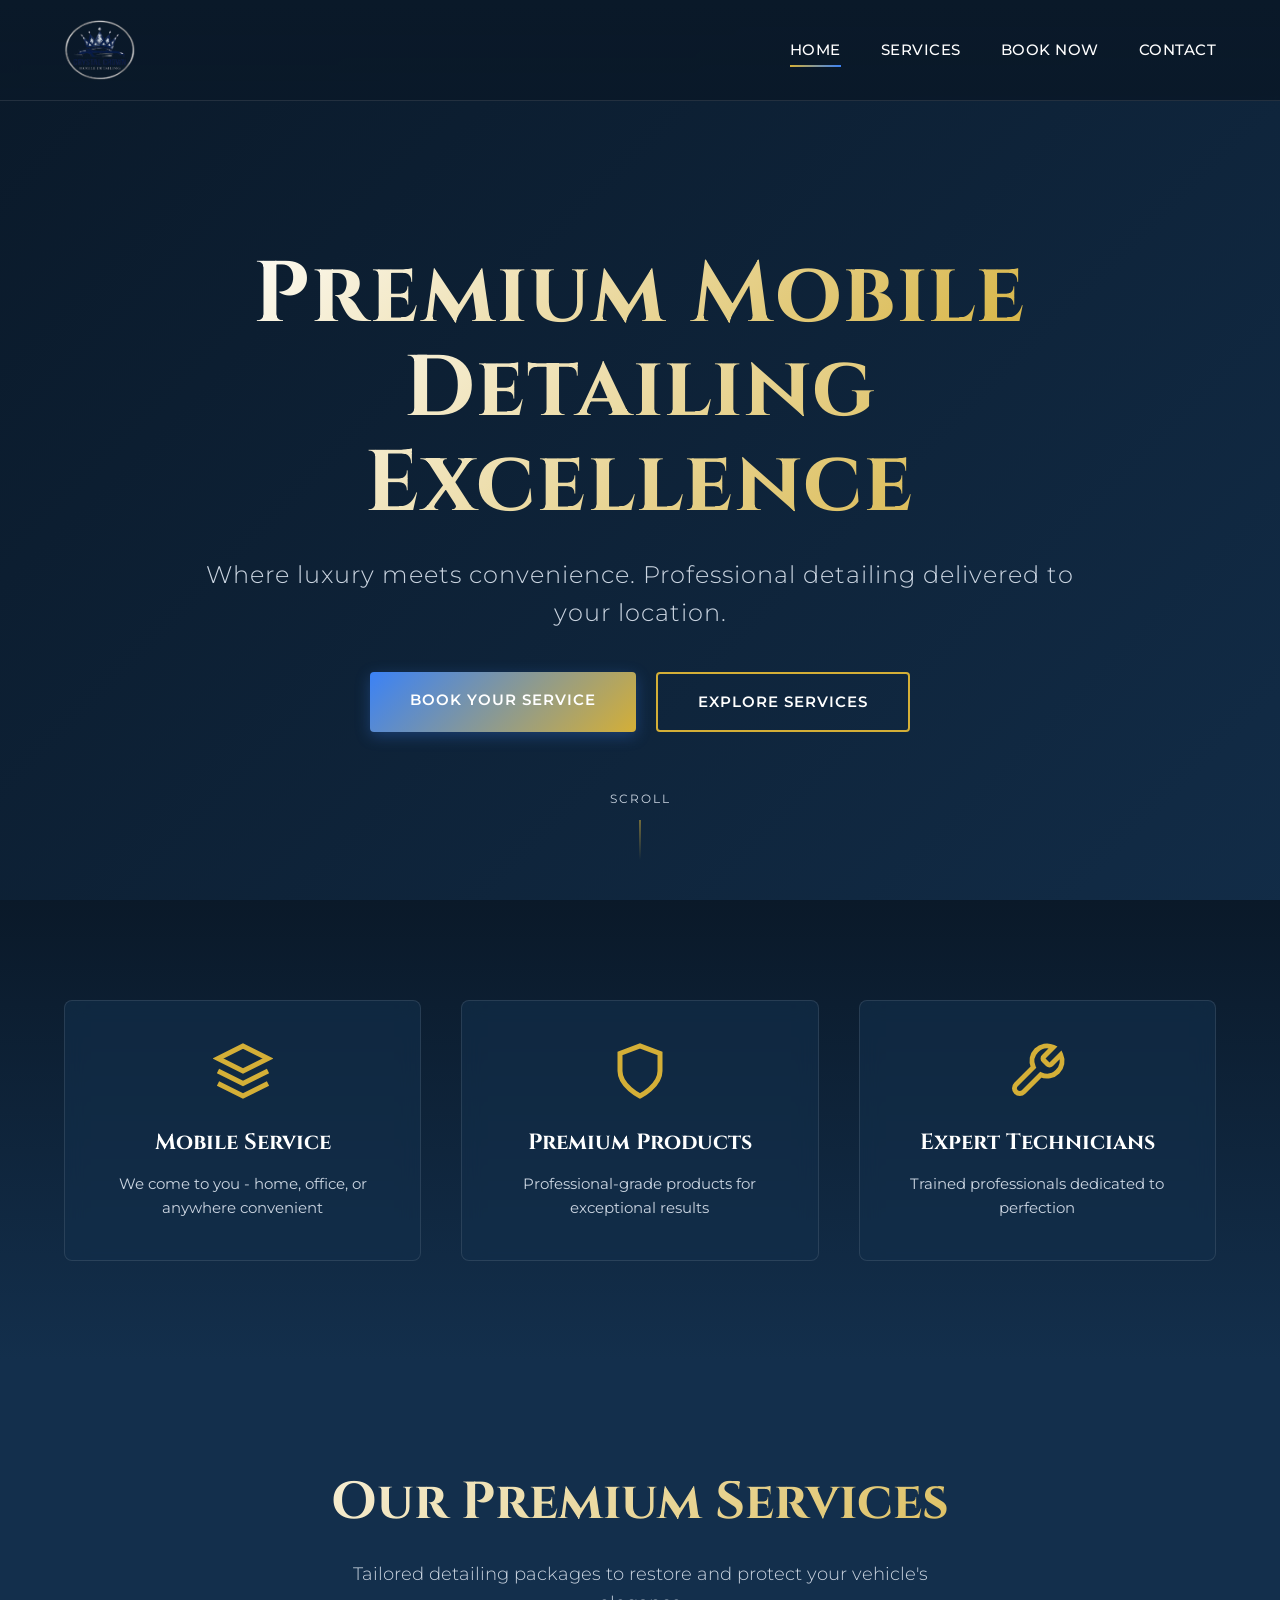
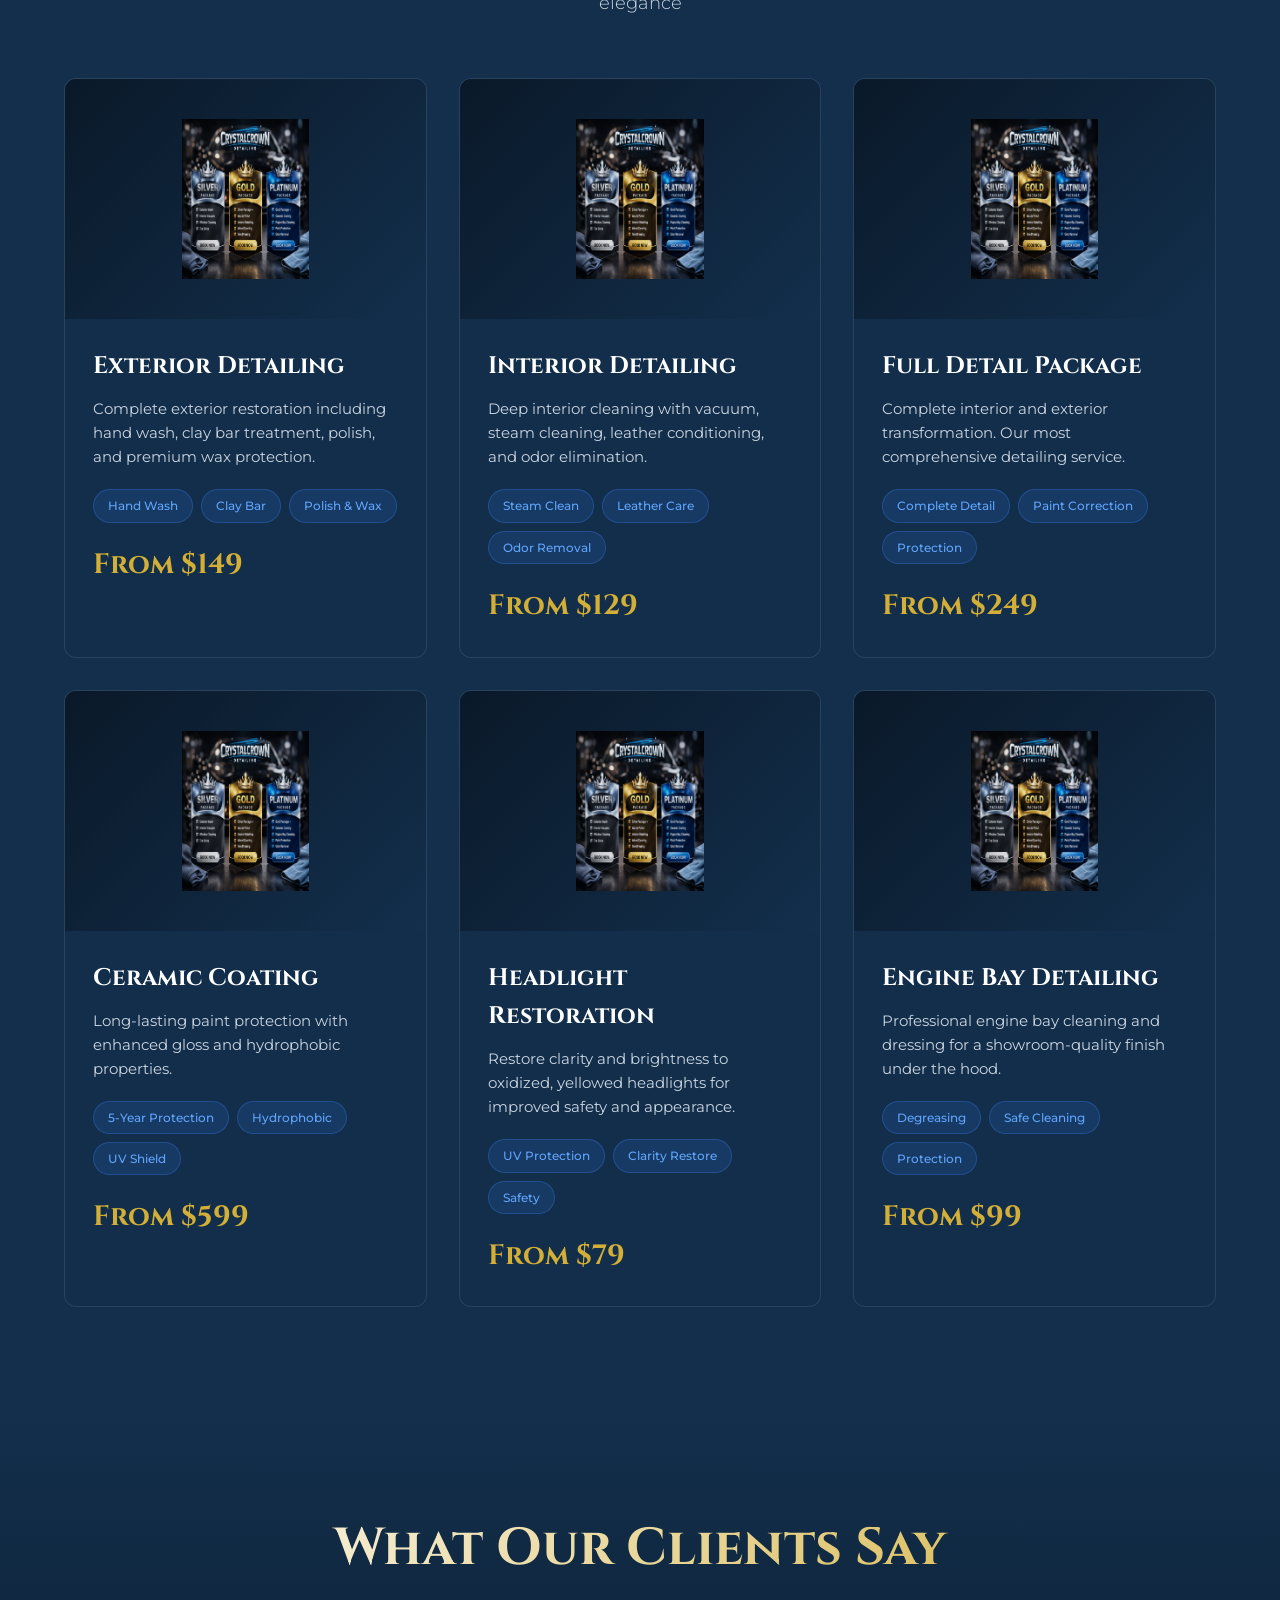
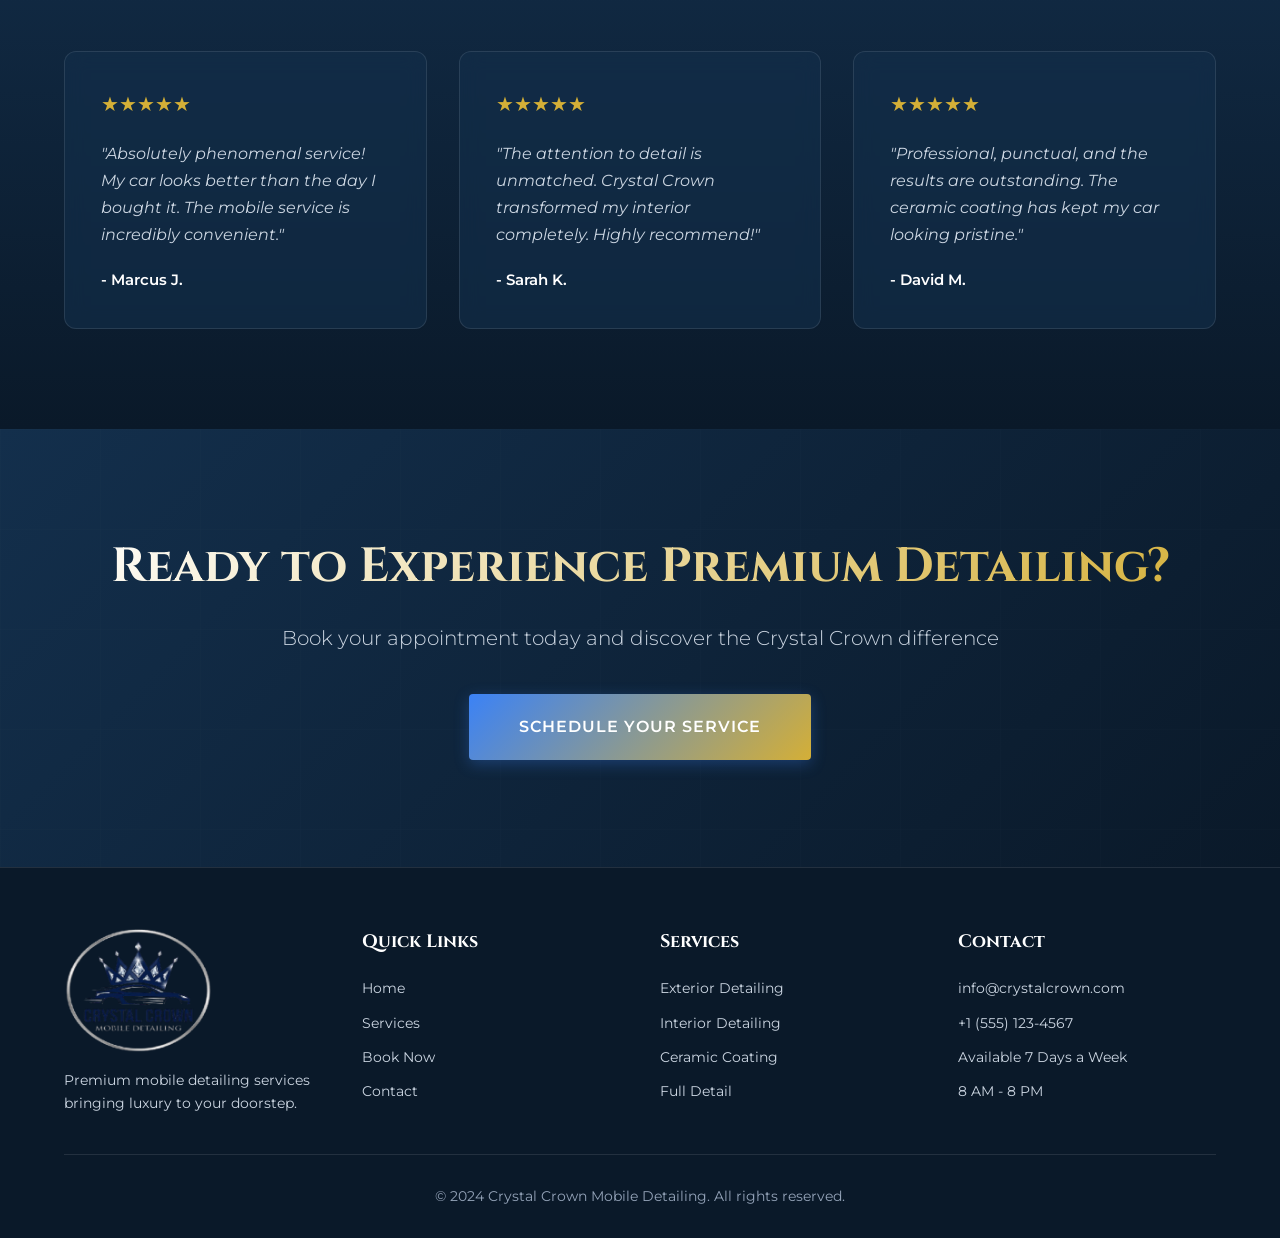
==== commit 7d062639: "170326-Added claude.md via init" ====
--- a/index.html
+++ b/index.html
@@ -15,7 +15,7 @@
         <div class="container">
             <div class="nav-wrapper">
                 <a href="index.html" class="logo-link">
-                    <img src="IMG_9351.png" alt="Crystal Crown Mobile Detailing" class="logo">
+                    <img src="logo.webp" alt="Crystal Crown Mobile Detailing" class="logo">
                 </a>
                 <button class="mobile-menu-toggle" aria-label="Toggle menu">
                     <span></span>
@@ -102,7 +102,7 @@
             <div class="services-grid">
                 <div class="service-card">
                     <div class="service-image">
-                        <img src="IMG_9351.png" alt="Exterior Detailing" loading="lazy">
+                        <img src="placeholder.png" alt="Exterior Detailing" loading="lazy">
                         <div class="service-overlay">
                             <a href="bookings.html" class="service-btn">Book Now</a>
                         </div>
@@ -120,7 +120,7 @@
                 </div>
                 <div class="service-card">
                     <div class="service-image">
-                        <img src="IMG_9351.png" alt="Interior Detailing" loading="lazy">
+                        <img src="placeholder.png" alt="Interior Detailing" loading="lazy">
                         <div class="service-overlay">
                             <a href="bookings.html" class="service-btn">Book Now</a>
                         </div>
@@ -138,7 +138,7 @@
                 </div>
                 <div class="service-card">
                     <div class="service-image">
-                        <img src="IMG_9351.png" alt="Full Detail Package" loading="lazy">
+                        <img src="placeholder.png" alt="Full Detail Package" loading="lazy">
                         <div class="service-overlay">
                             <a href="bookings.html" class="service-btn">Book Now</a>
                         </div>
@@ -156,7 +156,7 @@
                 </div>
                 <div class="service-card">
                     <div class="service-image">
-                        <img src="IMG_9351.png" alt="Ceramic Coating" loading="lazy">
+                        <img src="placeholder.png" alt="Ceramic Coating" loading="lazy">
                         <div class="service-overlay">
                             <a href="bookings.html" class="service-btn">Book Now</a>
                         </div>
@@ -174,7 +174,7 @@
                 </div>
                 <div class="service-card">
                     <div class="service-image">
-                        <img src="IMG_9351.png" alt="Headlight Restoration" loading="lazy">
+                        <img src="placeholder.png" alt="Headlight Restoration" loading="lazy">
                         <div class="service-overlay">
                             <a href="bookings.html" class="service-btn">Book Now</a>
                         </div>
@@ -192,7 +192,7 @@
                 </div>
                 <div class="service-card">
                     <div class="service-image">
-                        <img src="IMG_9351.png" alt="Engine Bay Detailing" loading="lazy">
+                        <img src="placeholder.png" alt="Engine Bay Detailing" loading="lazy">
                         <div class="service-overlay">
                             <a href="bookings.html" class="service-btn">Book Now</a>
                         </div>
@@ -251,7 +251,7 @@
         <div class="container">
             <div class="footer-grid">
                 <div class="footer-col">
-                    <img src="IMG_9351.png" alt="Crystal Crown" class="footer-logo">
+                    <img src="logo.webp" alt="Crystal Crown" class="footer-logo">
                     <p class="footer-text">Premium mobile detailing services bringing luxury to your doorstep.</p>
                 </div>
                 <div class="footer-col">
